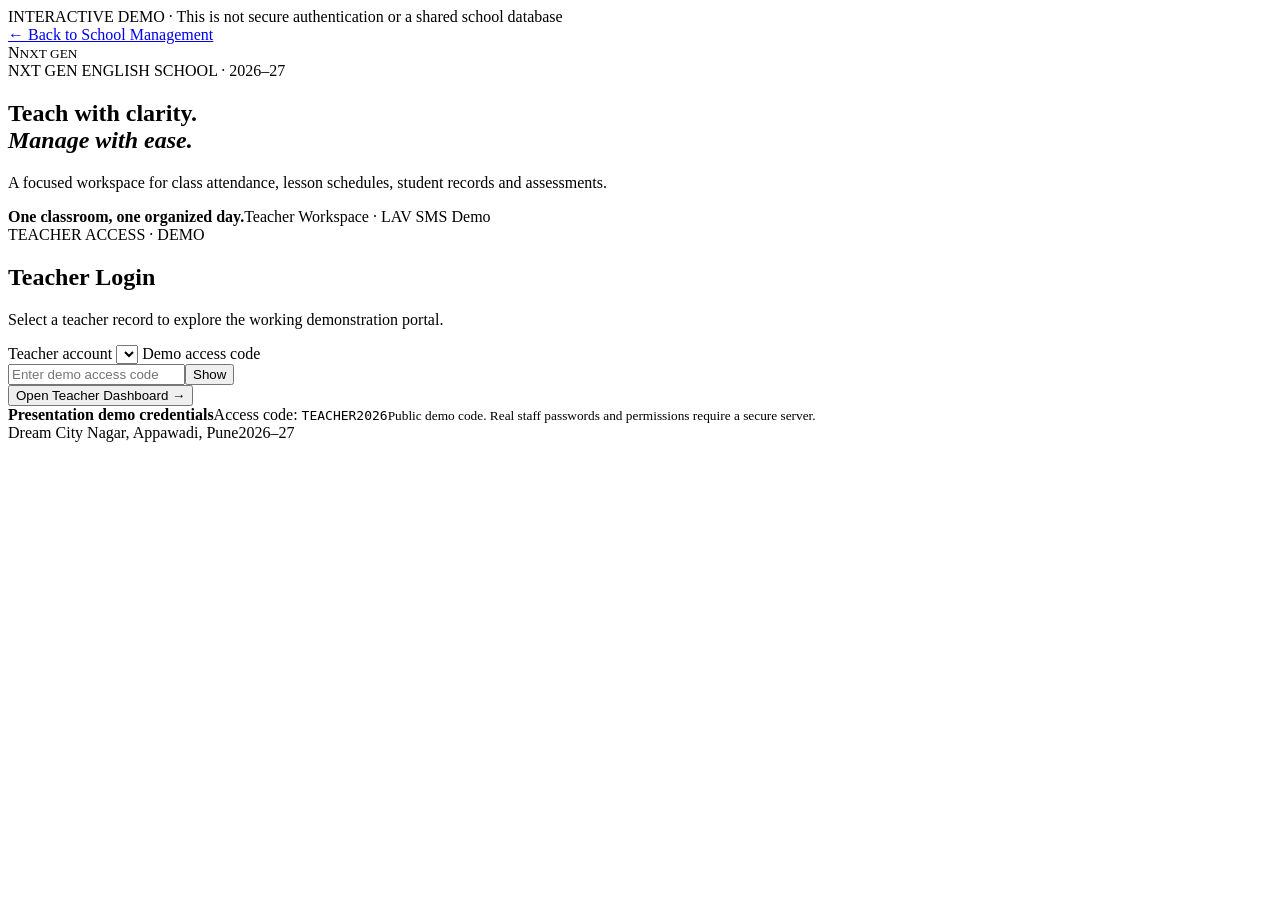
==== teacher.html @ 2e6cf748 "Create dedicated NXT GEN teacher demo login and dashboard entry" ====
<!doctype html>
<html lang="en">
<head>
<meta charset="utf-8">
<meta name="viewport" content="width=device-width,initial-scale=1">
<meta name="theme-color" content="#142b52">
<meta name="robots" content="noindex">
<meta name="description" content="NXT GEN English School teacher dashboard — demonstration only">
<title>Teacher Portal | NXT GEN English School</title>
<link rel="stylesheet" href="teacher.css?v=20261024a">
<script src="teacher.js?v=20261024a" defer></script>
</head>
<body>
<div class="site-note"><span class="status-dot"></span> INTERACTIVE DEMO · This is not secure authentication or a shared school database</div>
<section class="login-wrap" id="loginScreen" aria-labelledby="loginHeading">
 <a href="./" class="back-link">← Back to School Management</a>
 <div class="login-card">
  <div class="login-art">
   <div class="crest"><span>N</span><small>NXT GEN</small></div>
   <span class="overline">NXT GEN ENGLISH SCHOOL · 2026–27</span>
   <h1>Teach with clarity.<br><em>Manage with ease.</em></h1>
   <p>A focused workspace for class attendance, lesson schedules, student records and assessments.</p>
   <div class="art-stat"><strong>One classroom, one organized day.</strong><span>Teacher Workspace · LAV SMS Demo</span></div>
   <div class="art-shape one"></div><div class="art-shape two"></div>
  </div>
  <div class="login-main">
   <div class="tag">TEACHER ACCESS · DEMO</div>
   <h2 id="loginHeading">Teacher Login</h2>
   <p class="muted">Select a teacher record to explore the working demonstration portal.</p>
   <form id="teacherLoginForm" novalidate>
    <label for="teacherSelect">Teacher account</label>
    <select id="teacherSelect" required></select>
    <label for="teacherCode">Demo access code</label>
    <div class="password-row"><input id="teacherCode" type="password" placeholder="Enter demo access code" autocomplete="off" required><button type="button" id="showCode" aria-label="Show or hide demo code">Show</button></div>
    <p class="form-error" id="loginError" role="alert" hidden></p>
    <button class="primary enter" type="submit">Open Teacher Dashboard <span>→</span></button>
   </form>
   <div class="login-hint"><b>Presentation demo credentials</b><span>Access code: <code>TEACHER2026</code></span><small>Public demo code. Real staff passwords and permissions require a secure server.</small></div>
   <div class="login-bottom"><span>Dream City Nagar, Appawadi, Pune</span><span>2026–27</span></div>
  </div>
 </div>
</section>
<div id="teacherApp" class="app" hidden>
 <aside class="app-nav" aria-label="Teacher portal navigation">
  <div class="app-brand"><div class="app-mark">N</div><div><b>NXT GEN</b><small>TEACHER WORKSPACE</small></div></div>
  <div class="nav-head">MY WORKSPACE</div>
  <div class="nav-items" id="teacherNav">
   <button type="button" class="tab active" data-tab="overview"><span>▦</span> Overview</button>
   <button type="button" class="tab" data-tab="attendance"><span>✓</span> Take Attendance</button>
   <button type="button" class="tab" data-tab="students"><span>♙</span> My Students</button>
   <button type="button" class="tab" data-tab="timetable"><span>◷</span> My Timetable</button>
   <button type="button" class="tab" data-tab="marks"><span>✎</span> Enter Marks</button>
   <button type="button" class="tab" data-tab="records"><span>▤</span> My Records</button>
  </div>
  <div class="nav-bottom"><a href="./">↗ School Admin Demo</a><button id="logoutSide" type="button">⇥ Log Out</button></div>
 </aside>
 <div class="app-main">
  <header class="app-top">
   <div><small>TEACHER PORTAL / <span id="breadcrumb">Overview</span></small><h1 id="pageTitle">Teacher Overview</h1></div>
   <div class="top-actions"><span class="mode-tag">DEMO MODE</span><div class="account-badge" id="teacherInitials">T</div><button class="logout-button" type="button" id="logoutTop" aria-label="Log out">Log out</button></div>
  </header>
  <main id="teacherContent" aria-live="polite"></main>
  <footer class="app-footer">NXT GEN ENGLISH SCHOOL · Teacher dashboard demonstration. Saved records are visible only in this browser, not across devices.</footer>
 </div>
</div>
<div class="toast" id="teacherToast" role="status" aria-live="polite" hidden></div>
</body>
</html>
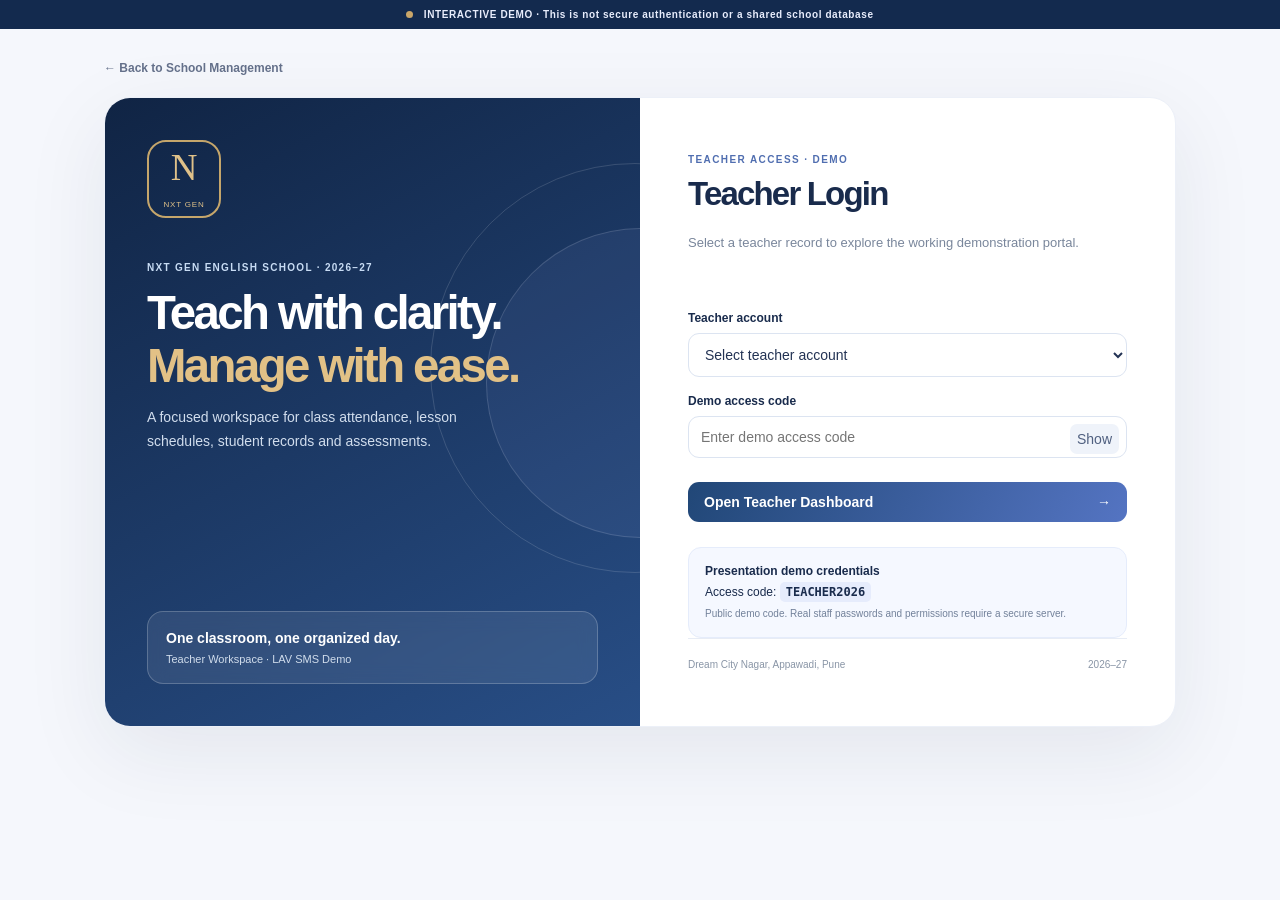
==== commit a020442f: "Load corrected teacher roster and marks selector in demo portal" ====
--- a/teacher.html
+++ b/teacher.html
@@ -8,7 +8,7 @@
 <meta name="description" content="NXT GEN English School teacher dashboard — demonstration only">
 <title>Teacher Portal | NXT GEN English School</title>
 <link rel="stylesheet" href="teacher.css?v=20261024a">
-<script src="teacher.js?v=20261024a" defer></script>
+<script src="teacher.js?v=20261024b" defer></script>
 </head>
 <body>
 <div class="site-note"><span class="status-dot"></span> INTERACTIVE DEMO · This is not secure authentication or a shared school database</div>
--- a/teacher.css
+++ b/teacher.css
@@ -0,0 +1 @@
+*{box-sizing:border-box}html{font-family:Inter,-apple-system,BlinkMacSystemFont,"Segoe UI",sans-serif}body{margin:0;background:#f5f7fc;color:#192b4c;font-size:14px}button,input,select{font:inherit}button{cursor:pointer}button:disabled{opacity:.5;cursor:not-allowed}[hidden]{display:none!important}.site-note{text-align:center;padding:9px 12px;background:#132a4e;color:#e8edfc;font-size:10px;letter-spacing:.06em;font-weight:700}.status-dot{display:inline-block;width:7px;height:7px;background:#caa669;border-radius:50%;margin-right:7px}.login-wrap{padding:30px 24px;max-width:1120px;margin:auto}.back-link{display:inline-block;color:#64708a;text-decoration:none;margin-bottom:22px;font-size:12px;font-weight:700}.login-card{background:#fff;border:1px solid #ecf0f8;border-radius:26px;display:grid;grid-template-columns:1fr 1fr;overflow:hidden;min-height:580px;box-shadow:0 25px 85px #15294514}.login-art{background:linear-gradient(152deg,#102444,#284e86);color:#fff;padding:42px;position:relative;overflow:hidden;display:flex;flex-direction:column;align-items:flex-start}.crest{width:74px;height:78px;border:2px solid #c5a66b;display:grid;place-items:center;border-radius:19px;color:#dfc189;line-height:1;z-index:1}.crest span{font-family:Georgia,serif;font-size:37px}.crest small{font-size:8px;letter-spacing:.1em}.overline{font-size:10px;letter-spacing:.13em;font-weight:750;color:#c8dcf4;margin-top:44px;z-index:1}.login-art h1{font-size:clamp(33px,3.7vw,48px);line-height:1.12;letter-spacing:-.055em;margin:13px 0 14px;z-index:1}.login-art em{color:#e2c186;font-style:normal}.login-art p{color:#d1dded;line-height:1.7;max-width:350px;margin:0;z-index:1}.art-stat{margin-top:auto;z-index:1;border:1px solid #ffffff35;padding:18px;background:#ffffff15;border-radius:16px;backdrop-filter:blur(9px);width:100%}.art-stat strong,.art-stat span{display:block}.art-stat span{font-size:11px;color:#d1ddec;margin-top:7px}.art-shape{position:absolute;border-radius:50%;border:1px solid #ffffff24}.art-shape.one{width:410px;height:410px;right:-200px;top:65px}.art-shape.two{width:310px;height:310px;right:-156px;top:130px;background:#95aaf112}.login-main{padding:56px 48px;display:flex;flex-direction:column}.tag,.eyebrow{font-size:10px;letter-spacing:.14em;color:#506eb0;font-weight:850}.login-main h2{font-size:33px;letter-spacing:-.055em;margin:10px 0 7px}.muted{color:#79869b;font-size:13px;line-height:1.6}.login-main form{margin-top:27px}.login-main label{display:block;margin:17px 0 8px;font-size:12px;font-weight:750}.login-main select,.login-main input,.panel input,.panel select,.panel textarea{border:1px solid #dce4f1;background:#fff;color:#233354;padding:12px;border-radius:11px;width:100%;outline:none;min-width:0}.login-main select:focus,.login-main input:focus,.panel input:focus,.panel select:focus{border-color:#5476d4;box-shadow:0 0 0 3px #5476d41b}.password-row{display:flex;position:relative}.password-row input{padding-right:65px}.password-row button{position:absolute;right:8px;top:8px;border:0;border-radius:7px;background:#eff3fa;color:#506080;padding:7px}.primary,.btn{border:0;background:linear-gradient(115deg,#214777,#5474c2);border-radius:11px;color:#fff;padding:12px 16px;font-weight:750}.enter{width:100%;display:flex;justify-content:space-between;margin-top:24px}.login-hint{background:#f5f8ff;border:1px solid #e5ecfb;border-radius:13px;padding:16px;display:grid;gap:7px;margin-top:25px;font-size:12px}.login-hint code{font-weight:850;background:#e6ecfc;padding:3px 6px;border-radius:5px}.login-hint small{color:#72819a;line-height:1.5}.login-bottom{display:flex;justify-content:space-between;gap:10px;border-top:1px solid #e7ecf5;margin-top:auto;padding-top:20px;color:#8995a6;font-size:10px}.form-error{color:#ab3838;background:#fff0f0;border-radius:9px;padding:10px}.app{display:grid;grid-template-columns:240px minmax(0,1fr);min-height:calc(100vh - 32px)}.app-nav{position:sticky;top:0;height:100vh;background:#fff;border-right:1px solid #e9eef8;padding:26px 15px;display:flex;flex-direction:column;gap:15px}.app-brand{display:flex;align-items:center;gap:10px;padding:5px 9px 22px}.app-mark{display:grid;place-items:center;width:42px;height:42px;border-radius:13px;background:linear-gradient(135deg,#163867,#6b8bd5);color:#fff;font:bold 24px Georgia}.app-brand b{font-size:14px;display:block;letter-spacing:.05em}.app-brand small{font-size:9px;color:#8a95a8;letter-spacing:.12em;font-weight:700}.nav-head{font-size:10px;letter-spacing:.17em;color:#9da8b9;font-weight:850;margin:0 12px}.nav-items{display:grid;gap:4px}.tab{display:flex;align-items:center;gap:12px;text-align:left;border:0;background:transparent;border-radius:12px;padding:12px 13px;color:#6e7b92;font-weight:690}.tab span{font-size:19px;width:21px;text-align:center}.tab.active,.tab:hover{background:#eaf0ff;color:#3356b2}.nav-bottom{margin-top:auto;display:grid;gap:7px}.nav-bottom a,.nav-bottom button{padding:12px;text-align:left;text-decoration:none;border:1px solid #e9eef7;border-radius:11px;background:#fbfcff;color:#546581;font-weight:650}.app-main{min-width:0;padding:25px clamp(17px,3vw,45px)}.app-top{display:flex;align-items:center;justify-content:space-between;gap:12px;margin-bottom:25px}.app-top small{font-size:10px;color:#92a0b3;font-weight:750;letter-spacing:.11em}.app-top h1{font-size:clamp(25px,3vw,34px);letter-spacing:-.055em;margin:5px 0}.top-actions{display:flex;align-items:center;gap:10px}.mode-tag{font-size:10px;border:1px solid #eddbaf;background:#fff5df;color:#946b19;border-radius:30px;padding:7px 9px;font-weight:800}.account-badge{width:39px;height:39px;border-radius:12px;background:#e3ecff;display:grid;place-items:center;font-weight:850;color:#365ab1}.logout-button{border:1px solid #dfe6f2;border-radius:10px;padding:9px 11px;color:#62718b;background:white}.app-footer{margin:25px 0 0;padding-top:16px;border-top:1px solid #e1e8f4;color:#8996aa;font-size:11px}.glass,.panel{background:#fff;border:1px solid #e8edf8;border-radius:18px;box-shadow:0 10px 35px #122b4909}.panel{padding:20px;margin-bottom:16px}.welcome{padding:25px 27px;background:linear-gradient(116deg,#fff,#edf3ff);margin-bottom:15px}.welcome h2{font-size:25px;letter-spacing:-.04em;margin:5px 0}.welcome p,.desc{font-size:12px;color:#8290a4;line-height:1.65;margin:6px 0}.kpis{display:grid;grid-template-columns:repeat(4,minmax(0,1fr));gap:12px;margin:15px 0}.kpi{padding:18px}.kpi small{font-size:11px;color:#7b889e}.kpi b{display:block;font-size:26px;letter-spacing:-.04em;margin-top:8px}.kpi em{display:block;color:#8392a8;font-size:10px;font-style:normal;margin-top:7px}.split{display:grid;grid-template-columns:1.12fr .88fr;gap:15px}.panel h2{font-size:17px;letter-spacing:-.02em;margin:0 0 7px}.actions{display:flex;gap:8px;flex-wrap:wrap;margin:15px 0}.action,.pill{border:1px solid #dae3f4;border-radius:11px;background:#f5f7fe;color:#4565a6;padding:10px 13px;font-weight:730}.action:hover{background:#e9efff}.filter-row{display:flex;gap:10px;align-items:center;flex-wrap:wrap;margin:15px 0}.filter-row label{display:flex;flex-direction:column;gap:5px;flex:1 1 145px;font-size:11px;color:#7c8a9e;font-weight:700}.search-row{margin-bottom:14px}.search-row input{max-width:420px}.table-wrap{width:100%;overflow:auto}.data{width:100%;border-collapse:collapse;font-size:12px}.data td,.data th{padding:12px 10px;border-bottom:1px solid #edf0f7;text-align:left;white-space:nowrap}.data th{color:#8895a9;font-weight:750;font-size:11px}.badge{display:inline-block;background:#e7f7ee;color:#27714c;padding:5px 9px;border-radius:100px;font-size:10px;font-weight:800}.badge.warn{background:#fff0e7;color:#995c21}.mini-list{display:grid;gap:9px;margin-top:14px}.mini-list>div{padding:12px;border:1px solid #eef1f7;border-radius:12px;display:flex;gap:9px;align-items:center;justify-content:space-between}.mini-list b{font-size:12px}.mini-list small{font-size:10px;color:#8290a4}.mini-list span{font-size:11px;color:#5b6d90}.helper{background:#f4f7ff;border:1px solid #e5ecfb;border-radius:12px;color:#61728c;padding:13px;margin:12px 0;font-size:12px;line-height:1.6}.helper.alert{background:#fff7e8;border-color:#eedcb1;color:#86662d}.empty{padding:25px;text-align:center;color:#8592a8;font-size:12px}.mark-button{border:1px solid #d9e2ee;background:#f7f9fd;border-radius:9px;padding:8px 10px;color:#526486;font-weight:700}.mark-button.selected-present{background:#dff7ea;border-color:#8fd5ad;color:#146843}.mark-button.selected-absent{background:#ffe6e7;border-color:#ffadad;color:#a33939}.row-buttons{display:flex;gap:5px}.form-grid{display:grid;grid-template-columns:repeat(2,minmax(0,1fr));gap:12px}.form-grid label{display:flex;flex-direction:column;gap:6px;font-size:11px;color:#708198;font-weight:700}.form-grid label.wide{grid-column:1/-1}.save-row{display:flex;justify-content:flex-end;gap:8px;margin-top:17px}.btn.secondary{background:#eaf0ff;color:#34559b}.toast{position:fixed;right:25px;bottom:25px;background:#183556;color:white;padding:14px 18px;border-radius:12px;box-shadow:0 15px 35px #0002;max-width:330px;z-index:99}.section-head{display:flex;align-items:baseline;justify-content:space-between;gap:9px;margin-bottom:12px}.section-head p{margin:0;font-size:11px;color:#8794a9}.roster-summary{display:flex;gap:8px;flex-wrap:wrap;margin:12px 0}.roster-summary span{background:#f1f5fd;padding:9px 13px;border-radius:10px;font-size:12px;font-weight:800;color:#4d5f81}@media(max-width:1000px){.kpis{grid-template-columns:repeat(2,minmax(0,1fr))}.split{grid-template-columns:1fr}}@media(max-width:720px){.login-wrap{padding:15px}.login-card{grid-template-columns:1fr}.login-art{min-height:240px;padding:26px}.login-art h1{font-size:30px}.overline{margin-top:18px}.login-art p{font-size:12px}.art-stat{display:none}.login-main{padding:30px 24px}.app{display:block}.app-nav{height:auto;position:sticky;z-index:10;top:0;padding:9px 12px;gap:6px;box-shadow:0 6px 20px #13284612}.app-brand,.nav-head,.nav-bottom{display:none}.nav-items{display:flex;overflow:auto;gap:4px;scrollbar-width:thin}.tab{white-space:nowrap;min-width:max-content;padding:10px}.app-main{padding:16px 12px}.mode-tag{display:none}.app-top{margin-bottom:16px}.form-grid{grid-template-columns:1fr}.kpis{gap:8px}.kpi{padding:13px}.kpi b{font-size:23px}.logout-button{padding:7px}.welcome{padding:18px}.panel{padding:14px}.data td,.data th{padding:9px 8px}}
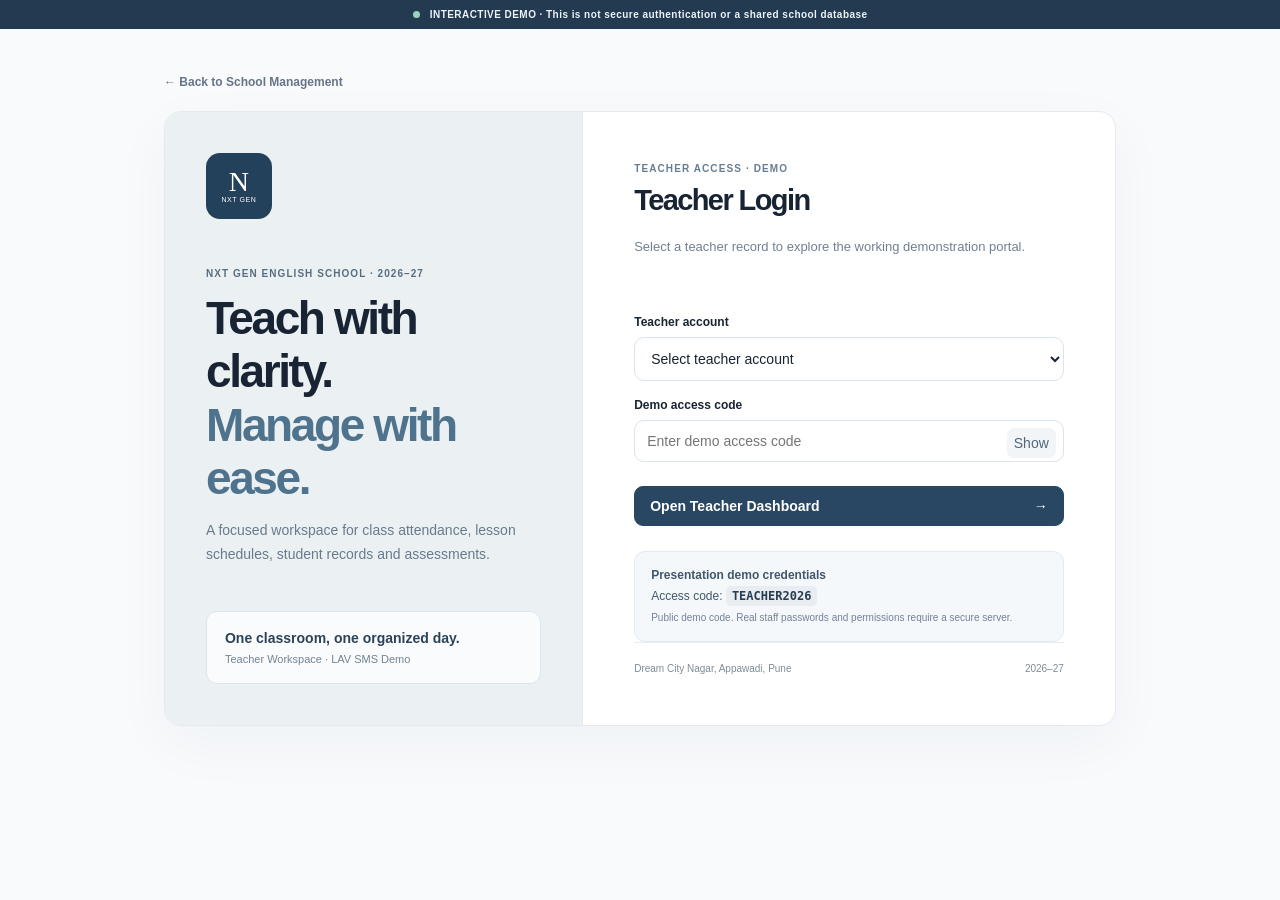
==== commit 63f1baf0: "Launch minimal teacher theme and updated attendance/timetable features" ====
--- a/teacher.html
+++ b/teacher.html
@@ -3,12 +3,13 @@
 <head>
 <meta charset="utf-8">
 <meta name="viewport" content="width=device-width,initial-scale=1">
-<meta name="theme-color" content="#142b52">
+<meta name="theme-color" content="#f8fafc">
 <meta name="robots" content="noindex">
 <meta name="description" content="NXT GEN English School teacher dashboard — demonstration only">
 <title>Teacher Portal | NXT GEN English School</title>
 <link rel="stylesheet" href="teacher.css?v=20261024a">
-<script src="teacher.js?v=20261024b" defer></script>
+<link rel="stylesheet" href="teacher-minimal.css?v=20261024-minimal-1">
+<script src="teacher.js?v=20261024-minimal-1" defer></script>
 </head>
 <body>
 <div class="site-note"><span class="status-dot"></span> INTERACTIVE DEMO · This is not secure authentication or a shared school database</div>
--- a/teacher-minimal.css
+++ b/teacher-minimal.css
@@ -0,0 +1,159 @@
+/* Minimal Teacher Workspace / NXT GEN School | 2026 demo */
+:root{--paper:#f8fafc;--surface:#fff;--ink:#182333;--subtle:#627084;--hair:#e5eaf0;--nav:#1c334d;--brand:#355a79;--tint:#eef3f7;--mint:#e4f4eb;--danger:#a63640}
+*{box-sizing:border-box}
+html{font-family:Inter,-apple-system,BlinkMacSystemFont,"Segoe UI",sans-serif;scroll-behavior:smooth}
+body{background:var(--paper);color:var(--ink);font-size:14px;letter-spacing:normal}
+.site-note{background:#233a51;color:#edf3f9;font-size:10px;letter-spacing:.045em;padding:9px 12px}
+.status-dot{background:#9ad3ba}
+a{color:#325c79}
+button,input,select{font:inherit}
+button{transition:background .16s ease, border-color .16s ease,transform .15s ease}
+button:focus-visible,a:focus-visible,input:focus-visible,select:focus-visible{outline:3px solid #8ab7d8!important;outline-offset:2px}
+button:disabled{opacity:.55;cursor:not-allowed}
+.login-wrap{max-width:1040px;padding:clamp(18px,4vw,44px)}
+.back-link{color:#667488}
+.login-card{grid-template-columns:minmax(260px,.88fr) 1.12fr;min-height:530px;border:1px solid var(--hair);border-radius:17px;box-shadow:0 18px 60px #24374a0a}
+.login-art{background:#ebf0f3;color:var(--ink);padding:clamp(26px,3.2vw,44px);border-right:1px solid var(--hair);position:relative}
+.crest{background:#24415b;color:white;border:0;border-radius:14px;width:66px;height:66px;display:flex;flex-direction:column;align-items:center;justify-content:center}
+.crest span{font-family:Georgia,serif;font-size:28px}
+.crest small{font-size:7px;letter-spacing:.08em}
+.overline{margin-top:49px;color:#576e80;font-size:10px;letter-spacing:.105em}
+.login-art h1{font-size:clamp(31px,3.7vw,46px);line-height:1.16;letter-spacing:-.052em;font-weight:800}
+.login-art h1 em{color:#4f738d}
+.login-art p{color:#687b8c;line-height:1.7}
+.art-stat{background:#ffffffb9;border:1px solid #dce5ed;border-radius:11px;color:#2b4358;box-shadow:none}
+.art-stat span{color:#718494}
+.art-shape{display:none}
+.login-main{padding:clamp(26px,4vw,54px)}
+.tag,.eyebrow{color:#667d91;letter-spacing:.11em}
+.login-main h2{font-size:29px;font-weight:800;color:var(--ink)}
+.login-main .muted{color:#708093}
+.login-main select,.login-main input,.panel input,.panel select,.panel textarea{border-color:#dbe3ec;border-radius:10px;background:#fff;color:var(--ink)}
+.login-main input:focus,.login-main select:focus,.panel input:focus,.panel select:focus{box-shadow:0 0 0 3px #5177981a;border-color:#5b7e9e}
+.password-row button{background:#f2f5f7;color:#52677c}
+.primary,.btn{background:#294763;border:1px solid #294763;color:#fff;border-radius:9px;padding:11px 15px;font-weight:750;box-shadow:none}
+.primary:hover,.btn:hover{background:#365d80;border-color:#365d80}
+.btn.secondary,.action,.pill{background:#f2f5f8;color:#344d64;border:1px solid #e1e8ee;border-radius:9px}
+.btn.secondary:hover,.action:hover,.pill:hover{background:#e8eff4;border-color:#c8d6e0}
+.login-hint{background:#f5f8fa;border-color:#e4eaef;color:#40576c;border-radius:11px}
+.login-hint code{background:#e9edf2;color:#283d51}
+.login-bottom{border-color:#e8ecef;color:#7e8b98}
+.app{grid-template-columns:244px minmax(0,1fr);background:var(--paper)}
+.app-nav{background:white;border-right:1px solid #e6ebef;box-shadow:none;padding:24px 13px;gap:13px}
+.app-brand{padding:5px 10px 22px}
+.app-mark{background:#274660;color:#fff;border-radius:10px;font:700 22px Georgia}
+.app-brand b{letter-spacing:.015em;color:#243449}
+.app-brand small{color:#7f90a1}
+.nav-head{color:#a1adb7}
+.tab{border-radius:9px;color:#657588;font-weight:650;padding:11px 13px}
+.tab span{width:22px;font-size:17px}
+.tab.active,.tab:hover{background:#eef3f7;color:#2c4c68}
+.tab.active{box-shadow:inset 3px 0 #456b8c}
+.nav-bottom a,.nav-bottom button{background:white;color:#516b80;border-color:#e5ebf0}
+.nav-bottom a:hover,.nav-bottom button:hover{background:#f4f6f9}
+.app-main{padding:26px clamp(16px,3vw,42px);max-width:1650px}
+.app-top{border-bottom:1px solid #e5eaf0;margin-bottom:22px;padding-bottom:18px}
+.app-top small{color:#7e8b99}
+.app-top h1{color:#182333;font-size:clamp(24px,2.5vw,32px);font-weight:800;letter-spacing:-.04em}
+.mode-tag{background:#eff5f5;border-color:#dbe9e7;color:#3a7668;font-size:10px}
+.account-badge{background:#e8eff3;color:#355c76;border-radius:10px}
+.logout-button{border-radius:9px;color:#50667b}
+.glass,.panel{background:var(--surface);border:1px solid var(--hair);border-radius:13px;box-shadow:0 4px 16px #24415b06}
+.panel{padding:21px;margin-bottom:14px}
+.welcome{padding:24px 26px;background:white}
+.welcome h2{color:var(--ink);font-size:24px;letter-spacing:-.045em}
+.welcome p,.desc{color:#748296;line-height:1.7}
+.kpis{gap:12px;margin:14px 0}
+.kpi{padding:19px}
+.kpi small{color:#728093}
+.kpi b{font-size:27px;font-weight:800;color:#24374a}
+.kpi em{color:#97a1ad;font-style:normal}
+.split{gap:14px}
+.panel h2{font-size:17px;font-weight:800;color:#223349}
+.actions{gap:9px}
+.filter-row{margin:16px 0;gap:10px}
+.filter-row label,.form-grid label{color:#5e7083}
+.data{font-size:12px}
+.data th,.data td{border-bottom:1px solid #edf0f4;padding:13px 11px}
+.data th{color:#697c8c;background:#f9fafc;letter-spacing:.015em;font-weight:750}
+.data tbody tr:hover{background:#f8fafb}
+.mini-list>div{border-color:#e9edf2;border-radius:10px}
+.helper{background:#f6f9fb;border-color:#e2e9ee;color:#587185}
+.helper.alert{background:#fff8e9;color:#815d25;border-color:#f0e3c7}
+.mark-button{background:#f7f9fb;border-color:#dce4eb;color:#50647a;border-radius:8px;padding:9px 13px}
+.mark-button.selected-present{background:#e3f4e9;border-color:#85c7a2;color:#226d47}
+.mark-button.selected-absent{background:#ffeaea;border-color:#e4a0a7;color:#9d323e}
+.mark-button:focus-visible{outline:2px solid #4c7494}
+.badge{background:#e7f3eb;color:#28714c}
+.badge.warn{background:#fff3e1;color:#875a29}
+.row-buttons{gap:6px}
+.row-buttons button{min-width:83px}
+.form-grid{gap:13px}
+.save-row{margin-top:18px}
+.roster-summary{gap:8px}
+.roster-summary span{background:#f1f5f7;color:#536a7c;border-radius:9px}
+.app-footer{border-color:#e3e8ed;color:#8290a1}
+.empty{color:#8291a1}
+.section-head p{color:#8290a0}
+.search-row input{max-width:520px}
+.timetable-tools{display:flex;justify-content:space-between;align-items:center;flex-wrap:wrap;gap:12px;margin:2px 0 16px}
+.timetable-actions{display:flex;gap:8px;flex-wrap:wrap}
+.timetable-card{border:1px solid #e1e8ee;border-radius:11px;padding:14px;display:flex;justify-content:space-between;align-items:flex-start;gap:10px;background:white}
+.timetable-card strong{display:block;font-size:13px;color:#2c4559}
+.timetable-card small{display:block;color:#7a8b9b;font-size:11px;margin-top:4px}
+.timetable-card .tt-chip{display:inline-flex;border-radius:7px;padding:5px 8px;font-size:10px;font-weight:750;color:#3c6179;background:#eaf1f6}
+.tt-grid{display:grid;grid-template-columns:repeat(5,minmax(140px,1fr));gap:11px;overflow-x:auto}
+.tt-day{min-width:140px;border-radius:11px;background:#f8fafb;border:1px solid #e6edf1;padding:10px}
+.tt-day h3{font-size:11px;text-transform:uppercase;letter-spacing:.08em;color:#667b8c;font-weight:800;margin:4px 0 12px}
+.tt-day .timetable-card{margin-bottom:8px;padding:11px;border-radius:8px;display:block}
+.tt-day .timetable-card b{font-size:12px;color:#253c52}
+.tt-day .timetable-card small{white-space:normal}
+.tt-day .timetable-card .tt-chip{margin-top:8px}
+.tt-day .tt-none{font-size:11px;color:#9ca8b1;margin:18px 0}
+.tt-meta{color:#728394;font-size:11px}
+.tt-row-actions{display:flex;gap:6px;justify-content:flex-end}
+.tt-row-actions button{border:1px solid #dfe8f0;background:#fff;border-radius:8px;padding:7px 9px;color:#46627a;font-size:11px;font-weight:700}
+.tt-row-actions button:hover{background:#eaf0f5}
+.tt-row-actions .delete{color:#a3454b}
+.att-progress{height:7px;border-radius:12px;overflow:hidden;background:#ebeff2;margin:11px 0}
+.att-progress>span{height:100%;display:block;background:#548f74;transition:width .18s}
+.att-toolbar{display:flex;align-items:center;justify-content:space-between;gap:10px;flex-wrap:wrap;margin:12px 0}
+.att-toolbar small{color:#76899a}
+.att-session-pill{font-size:11px;border-radius:50px;border:1px solid #dce9dd;background:#f2faf3;color:#467552;padding:6px 9px}
+.tt-dialog-backdrop{position:fixed;inset:0;z-index:1000;background:#15263aaa;display:grid;place-items:center;padding:16px;overflow:auto}
+.tt-dialog{background:white;box-shadow:0 25px 95px #091a2a40;border:1px solid #dde6ed;border-radius:17px;width:min(630px,100%);max-height:calc(100vh - 32px);overflow:auto;padding:23px}
+.tt-dialog-head{display:flex;align-items:center;justify-content:space-between;gap:12px;margin-bottom:12px}
+.tt-dialog-head h2{font-size:20px;margin:0;letter-spacing:-.03em}
+.tt-dialog-head button{border:0;background:#f2f5f7;padding:7px 10px;border-radius:8px;font-weight:750;color:#5b6d7a}
+.tt-dialog .form-grid label{display:flex;flex-direction:column;font-size:12px;font-weight:650}
+.tt-dialog select,.tt-dialog input{width:100%;border:1px solid #dce4ea;border-radius:9px;padding:10px;background:white;color:#1c3147}
+.tt-dialog .form-grid{margin-top:15px}
+.form-error{border:1px solid #f1c9c9;background:#fff0f0}
+@media(max-width:1100px){.tt-grid{grid-template-columns:repeat(3,minmax(165px,1fr))}}
+@media(max-width:1000px){.kpis{grid-template-columns:repeat(2,minmax(0,1fr))}.split{grid-template-columns:1fr}}
+@media(max-width:720px){
+ .login-wrap{padding:14px}.login-card{grid-template-columns:1fr;min-height:0}
+ .login-art{min-height:auto;padding:24px;border-right:0;border-bottom:1px solid #e0e7ee}
+ .crest{width:49px;height:49px}.crest span{font-size:24px}.crest small{font-size:6px}
+ .overline{margin-top:20px}.login-art h1{font-size:29px;margin:12px 0}.login-art p{font-size:12px}
+ .art-stat{display:none}.login-main{padding:24px}
+ .app{display:block}
+ .app-nav{position:sticky;top:0;height:auto;z-index:20;padding:9px 10px;border-bottom:1px solid #e4eaef;box-shadow:0 4px 18px #16283d07}
+ .app-brand,.nav-head,.nav-bottom{display:none}
+ .nav-items{display:flex;overflow:auto;gap:3px;scrollbar-width:thin}
+ .tab{white-space:nowrap;min-width:max-content;padding:10px 12px;font-size:12px}
+ .tab span{font-size:15px;width:auto}
+ .app-main{padding:18px 12px}
+ .app-top{margin-bottom:18px}.app-top h1{font-size:24px}
+ .mode-tag{display:none}.logout-button{padding:8px}
+ .glass,.panel{border-radius:11px}.panel{padding:15px}
+ .welcome{padding:19px}.kpis{gap:8px}.kpi{padding:13px}.kpi b{font-size:23px}
+ .data td,.data th{padding:10px 9px}
+ .filter-row{display:grid;grid-template-columns:repeat(2,minmax(0,1fr))}
+ .filter-row label{min-width:0}
+ .form-grid{grid-template-columns:1fr}
+ .tt-grid{grid-template-columns:repeat(2,minmax(130px,1fr));gap:8px}
+ .tt-dialog{padding:16px}
+}
+@media(max-width:390px){.tt-grid{grid-template-columns:1fr}.filter-row{grid-template-columns:1fr}.site-note{font-size:9px}}
+@media(prefers-reduced-motion:reduce){*,*:before,*:after{transition:none!important;scroll-behavior:auto!important}}
